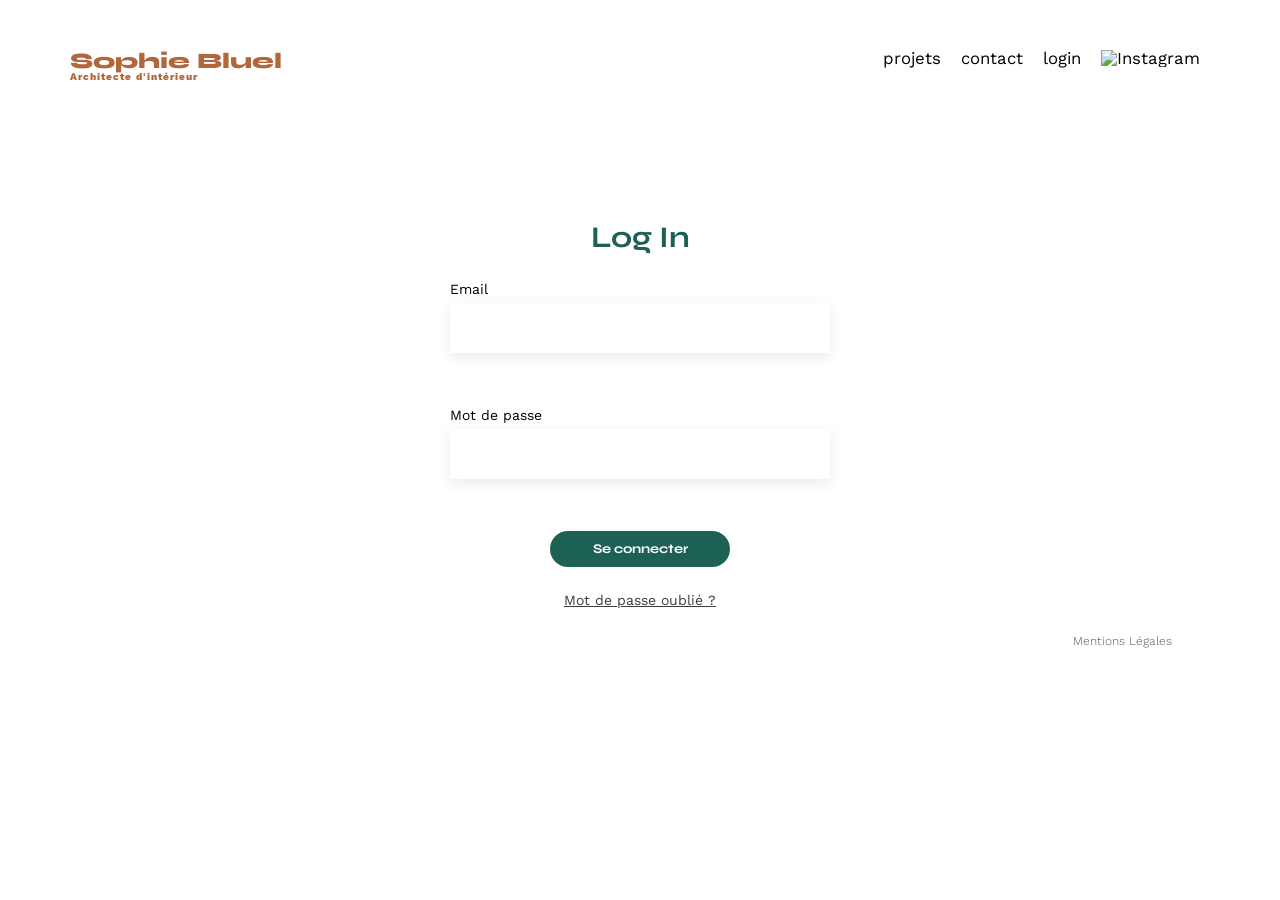
==== FrontEnd/login.html @ e63add31 "Ajout de la page de connexion et des fonctionnalités JavaScript" ====
<!DOCTYPE html>
<html lang="fr">
<head>
    <meta charset="UTF-8">
    <title>Login - Sophie Bluel</title>
    <meta name="viewport" content="width=device-width, initial-scale=1.0">

   <link href="https://fonts.googleapis.com/css2?family=Syne:wght@700;800&family=Work+Sans:wght@300;400&display=swap" rel="stylesheet">

    <link rel="stylesheet" href="./assets/style.css">
</head>
<body class="login-page">
    <header>
	<h1>Sophie Bluel <span>Architecte d'intérieur</span></h1>
	<nav>
		<ul>
			<li>projets</li>
			<li>contact</li>
			<li><a href="./login.html">login</a></li>
			<li><img src="./assets/icons/instagram.png" alt="Instagram"></li>
		</ul>
	</nav>
</header>
<main>
    <section id="login">
		<h2>Log In</h2>
		<form action="#" method="post">
			<label for="email">Email</label>
			<input type="email" name="email" id="email">
			<label for="password">Mot de passe</label>
			<input type="password" name="password" id="password">
			<input type="submit" value="Se connecter">
        <a href="#">Mot de passe oublié ?</a>
		</form>
	</section>
</main>
<footer>
	<nav>
		<ul>
			<li>Mentions Légales</li>
		</ul>
	</nav>
</footer>
</body>
</html>
---- FrontEnd/assets/style.css ----
/* http://meyerweb.com/eric/tools/css/reset/
   v2.0 | 20110126
   License: none (public domain)
*/

html, body, div, span, applet, object, iframe,
h1, h2, h3, h4, h5, h6, p, blockquote, pre,
a, abbr, acronym, address, big, cite, code,
del, dfn, em, img, ins, kbd, q, s, samp,
small, strike, strong, sub, sup, tt, var,
b, u, i, center,
dl, dt, dd, ol, ul, li,
fieldset, form, label, legend,
table, caption, tbody, tfoot, thead, tr, th, td,
article, aside, canvas, details, embed,
figure, figcaption, footer, header, hgroup,
menu, nav, output, ruby, section, summary,
time, mark, audio, video {
	margin: 0;
	padding: 0;
	border: 0;
	font-size: 100%;
	font: inherit;
	vertical-align: baseline;
}
/* HTML5 display-role reset for older browsers */
article, aside, details, figcaption, figure,
footer, header, hgroup, menu, nav, section {
	display: block;
}
body {
	line-height: 1;
}
ol, ul {
	list-style: none;
}
blockquote, q {
	quotes: none;
}
blockquote:before, blockquote:after,
q:before, q:after {
	content: '';
	content: none;
}
table {
	border-collapse: collapse;
	border-spacing: 0;
}
/** end reset css**/
body {
	max-width: 1140px;
	margin:auto;
	font-family: 'Work Sans' ;
	font-size: 14px;
}
header {
	display: flex;
	justify-content: space-between;
	margin: 50px 0
}

header nav a {
    text-decoration: none;
     color: black;
}

/* Met les éléments du menu en gras au survol */
header nav li:hover,
header nav li:hover a {
    color: black;
    font-weight: bold;
    cursor: pointer;
}

section {
	margin: 50px 0
}

h1{
	display: flex;
	flex-direction: column;
	font-family: 'Syne';
	font-size: 22px;
	font-weight: 800;
	color: #B1663C
}

h1 > span {
	font-family: 'Work Sans';
	font-size:10px;
	letter-spacing: 0.1em;
;
}

h2{
	font-family: 'Syne';
	font-weight: 700;
	font-size: 30px;
	color: #1D6154
}
nav ul {
	display: flex;
	align-items: center;
	list-style-type: none;

}
nav li {
	padding: 0 10px;
	font-size: 1.2em;
}

li:hover {
	color: #B1663C;
}
#introduction {
	display: flex;
	align-items: center;
}
#introduction figure {
	flex: 1
}
#introduction img {
	display: block;
	margin: auto;
	width: 80%;
}

#introduction article {
	flex: 1
}
#introduction h2 {
	margin-bottom: 1em;
}

#introduction p {
	margin-bottom: 0.5em;
}
#portfolio h2 {
	text-align: center;
	margin-bottom: 1em;
}
.filters {
	display: flex;
	justify-content: center;
	flex-wrap: wrap;
	gap: 10px;
	margin: 50px 0;			
}

.filters button {
	background-color: white;
	color: #1D6154;
	font-family: 'Syne';
	font-size: 16px;
	font-weight: 700;
	padding: 9px 20px;
	border-radius: 60px ;
	border: 1px solid #1D6154;
	cursor: pointer;
}

.filters button:hover {
	background-color: #1D6154;
	color: white;
}

.gallery {
	width: 100%;
	display: grid;
	grid-template-columns: 1fr 1fr 1fr;
	grid-column-gap: 20px;
	grid-row-gap: 20px;
}

.gallery img {
	width: 100%;

}
#contact {
	width: 50%;
margin: auto;
}
#contact > * {
	text-align: center;

}
#contact h2{
	margin-bottom: 20px;
}
#contact form {
	text-align: left;
	margin-top:30px;
	display: flex;
	flex-direction: column;
}

#contact input {
	height: 50px;
	font-size: 1.2em;
	border: none;
	box-shadow: 0px 4px 14px rgba(0, 0, 0, 0.09);
}
#contact label {
	margin: 2em 0 1em 0;
}
#contact textarea {
	border: none;
	box-shadow: 0px 4px 14px rgba(0, 0, 0, 0.09);
}

input[type="submit"]{
	font-family: 'Syne';
	font-weight: 700;
	color: white;
	background-color: #1D6154;
	margin : 2em auto ;
	width: 180px;
	text-align: center;
	border-radius: 60px ;
}

footer nav ul {
    display: flex;
    justify-content: flex-end;
    margin: 2em;
}

footer nav li {
    font-family: 'Work Sans', sans-serif;
    font-size: 12px;
    font-weight: 300;
    color: #555555;
	
}

/* Login */

#login {
    width: 380px;
    margin: 140px auto 0;
}

#login form {
    display: flex;
    flex-direction: column;
}

#login h2 {
	text-align: center;
}

#login label {
    margin-bottom: 7px;
	margin-top: 30px;
}
#login input[type="email"],
#login input[type="password"] {
    height: 50px;
    border: none;
    box-shadow: 0px 4px 14px rgba(0, 0, 0, 0.09);
    margin-bottom: 25px;
    padding: 0 10px;
}

#login input[type="submit"] {
	height: 36px;
	font-family: 'Syne';
	font-weight: 700;
	color: white;
	background-color: #1D6154;
	width: 180px;
	text-align: center;
	border-radius: 60px;
	border: none;
}

/* Centre le lien et change sa couleur */
#login form a {
    align-self: center;
    color: #3D3D3D;
    text-decoration: underline;
}
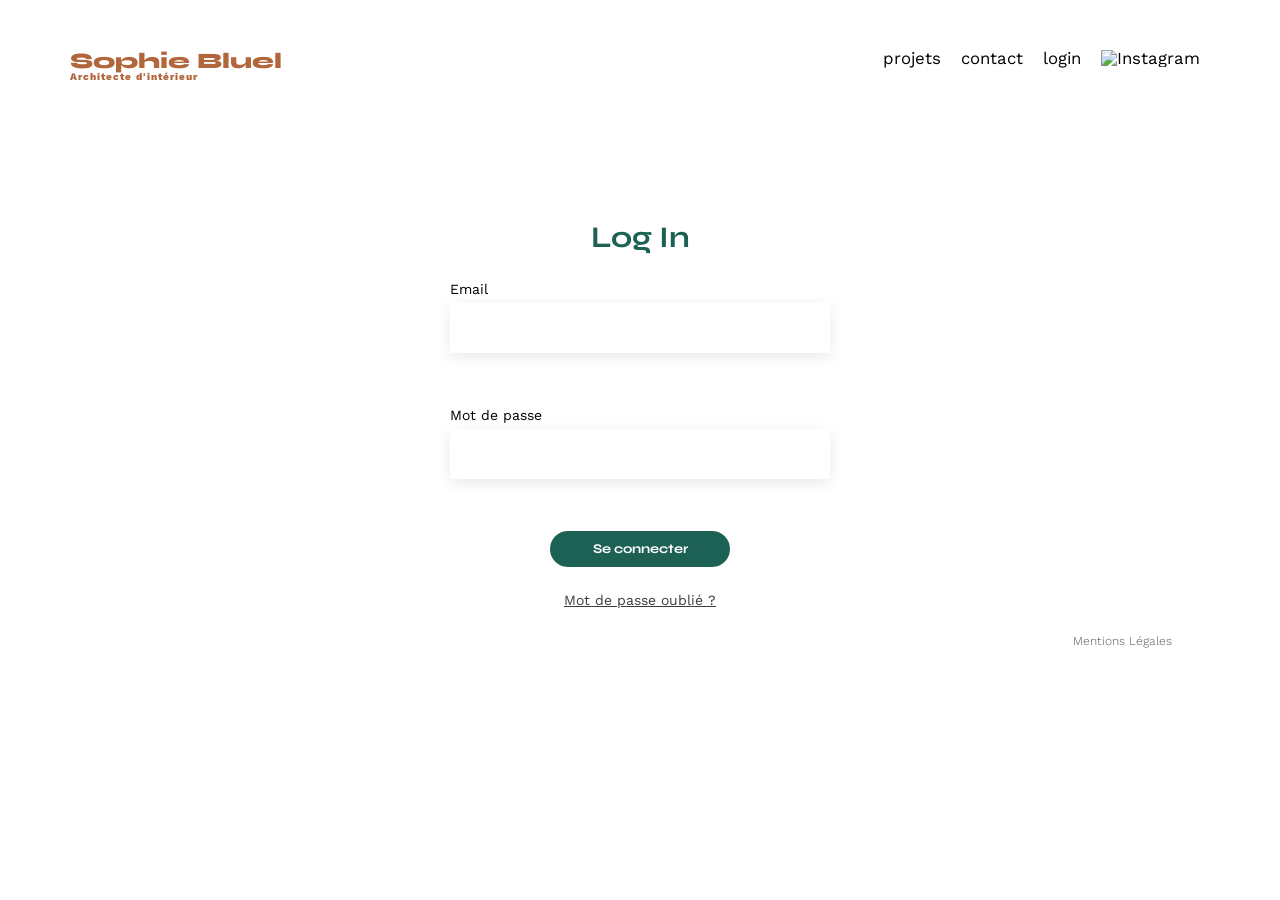
==== commit c8312548: "Ajout du mode édition et de la déconnexion" ====
--- a/FrontEnd/login.html
+++ b/FrontEnd/login.html
@@ -8,6 +8,7 @@
    <link href="https://fonts.googleapis.com/css2?family=Syne:wght@700;800&family=Work+Sans:wght@300;400&display=swap" rel="stylesheet">
 
     <link rel="stylesheet" href="./assets/style.css">
+	
 </head>
 <body class="login-page">
     <header>
@@ -26,10 +27,11 @@
 		<h2>Log In</h2>
 		<form action="#" method="post">
 			<label for="email">Email</label>
-			<input type="email" name="email" id="email">
+			<input type="email" name="email" id="email" required>
 			<label for="password">Mot de passe</label>
-			<input type="password" name="password" id="password">
+			<input type="password" name="password" id="password" aria-required="">
 			<input type="submit" value="Se connecter">
+			<p id="login-error" role="alert"></p>
         <a href="#">Mot de passe oublié ?</a>
 		</form>
 	</section>
@@ -41,5 +43,6 @@
 		</ul>
 	</nav>
 </footer>
+<script src="./assets/login.js"></script>
 </body>
 </html>
--- a/FrontEnd/assets/style.css
+++ b/FrontEnd/assets/style.css
@@ -281,3 +281,35 @@
     text-decoration: underline;
 }
 
+/* Message d'erreur de connexion */
+#login-error {
+    color: #B00020;              
+    background-color: #FFF0F0;  
+    font-weight: 600;            
+    text-align: center;          
+    padding: 12px;               
+    border-radius: 6px;          
+    margin-bottom: 20px;         
+}
+
+#login-error:empty {
+    display: none;
+}
+
+
+/* Bandeau du mode édition */
+#edit-banner {
+    display: flex;
+    justify-content: center;
+    align-items: center;
+    gap: 12px;
+    background-color: black;
+    color: white;
+    padding: 15px;
+}
+
+/* Cache le bandeau lorsque l'utilisateur n'est pas connecté */
+#edit-banner[hidden] {
+    display: none;
+}
+
